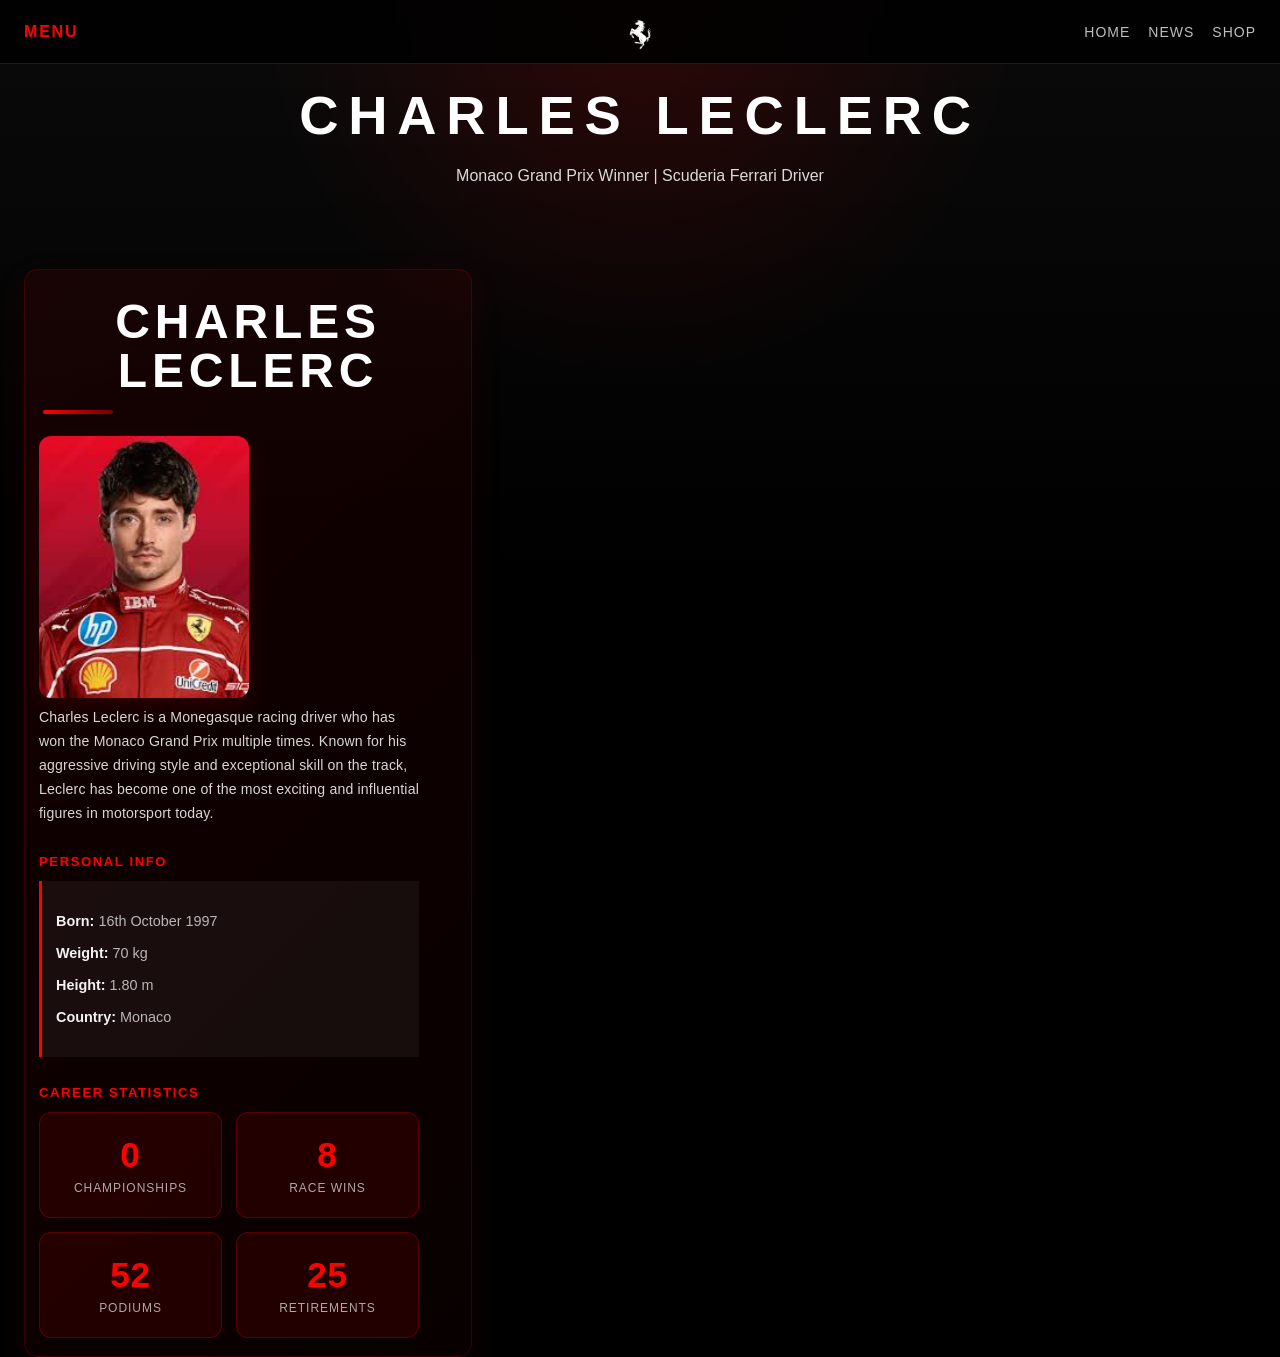
==== charles.html @ 8e04368f "not many changes" ====
<!DOCTYPE html>
<html lang="en">
<head>
    <meta charset="UTF-8">
    <meta name="viewport" content="width=device-width, initial-scale=1.0">
    <title>Kaiske8 | Charles Leclerc | Scuderia Ferrari Hub</title>
    <link rel="stylesheet" href="style.css">
</head>
<body>
   <!-- The Top Navigation Bar -->
    <header class="ferrari-navbar">
        <button class="menu-btn" type="button">MENU</button>

        <div class="logo-container" aria-label="Ferrari Homepage">
            <img src="ferrari-logo.png" alt="Ferrari Logo" class="navbar-logo" tabindex="-1">
        </div>

        <div class="nav-actions">
            <a href="index.html" class="nav-link">HOME</a>
            <a href="https://www.ferrari.com/en-RO/formula1/news" class="nav-link" target="_blank" rel="noopener">NEWS</a>
            <a href="https://store.ferrari.com/en-it/" class="nav-link" target="_blank" rel="noopener">SHOP</a>
        </div>
    </header>

    <!-- main content -->
    <main class="hero-section driver-page">
        <section class="hero-content">
            <h1>Charles Leclerc</h1>
            <p>Monaco Grand Prix Winner | Scuderia Ferrari Driver</p>
        </section>
        <section class="driver-detail">
            <div>
                <h2>Charles Leclerc</h2>
                <div class="accent-line"></div>

                <div class="driver-content">
                    <!-- Photo on left -->
                    <div class="driver-photo-box">
                        <img src="charles.jpg" alt="Charles Leclerc">
                    </div>

                    <!-- Bio and stats on right -->
                    <div class="driver-info">
                        <p>
                            Charles Leclerc is a Monegasque racing driver who has won the Monaco Grand Prix multiple times. Known for his aggressive driving style and exceptional skill on the track, Leclerc has become one of the most exciting and influential figures in motorsport today.
                        </p>

                        <h3>Personal Info</h3>
                        <div class="driver-info-box">
                            <ul>
                                <li><strong>Born:</strong> <span>16th October 1997</span></li>
                                <li><strong>Weight:</strong> <span>70 kg</span></li>
                                <li><strong>Height:</strong> <span>1.80 m</span></li>
                                <li><strong>Country:</strong> <span>Monaco</span></li>
                            </ul>
                        </div>

                        <h3>Career Statistics</h3>
                        <div class="stats-grid">
                        <div class="stat-card">
                            <div class="stat-number">0</div>
                            <div class="stat-label">CHAMPIONSHIPS</div>
                        </div>
                        <div class="stat-card">
                            <div class="stat-number">8</div>
                            <div class="stat-label">RACE WINS</div>
                        </div>
                        <div class="stat-card">
                            <div class="stat-number">52</div>
                            <div class="stat-label">PODIUMS</div>
                        </div>
                        <div class="stat-card">
                            <div class="stat-number">25</div>
                            <div class="stat-label">RETIREMENTS</div>
                        </div>
                        </div>
                    </div>
                </div>
            </div>
        </section>
    </main>
    <script src="script.js"></script>
</body>
</html>
---- style.css ----
/* Resetting defaults so everything fits perfectly */
* {
  margin: 0;
  padding: 0;
  box-sizing: border-box;
}

body {
  background-color: #000000;
  font-family: 'Helvetica Neue', 'Helvetica', sans-serif;
  color: #ffffff;
  min-height: 100vh;
}

body::before {
  content: "";
  position: fixed;
  inset: 0;
  background: radial-gradient(circle at top, rgba(255, 0, 0, 0.15), transparent 35%),
              linear-gradient(180deg, rgba(255, 255, 255, 0.04), transparent 65%);
  pointer-events: none;
  z-index: -1;
}

.ferrari-navbar {
  position: fixed;
  top: 0;
  left: 0;
  width: 100%;
  height: 64px;
  background: rgba(0, 0, 0, 0.88);
  border-bottom: 1px solid rgba(255, 4, 13, 0.35);
  display: flex;
  align-items: center;
  justify-content: space-between;
  padding: 0 24px;
  z-index: 1000;
}

.menu-btn {
  background: none;
  border: none;
  color: #ff0000;
  font-size: 16px;
  font-weight: 700;
  letter-spacing: 1.8px;
  cursor: pointer;
  transition: color 0.25s ease;
}

.menu-btn:hover {
  color: #ffffff;
}

.logo-container {
  position: absolute;
  left: 50%;
  transform: translateX(-50%);
  display: flex;
  align-items: center;
  justify-content: center;
}

.logo-container {
  cursor: default;
}

/* small tooltip shown when hovering the (non-clickable) logo */
.logo-container::after {
  content: attr(data-tooltip);
  position: absolute;
  bottom: -42px;
  left: 50%;
  transform: translateX(-50%) translateY(6px);
  background: rgba(255, 0, 0, 0.96);
  color: #fff;
  padding: 8px 10px;
  border-radius: 8px;
  font-size: 0.85rem;
  white-space: nowrap;
  opacity: 0;
  pointer-events: none;
  transition: opacity 0.16s ease, transform 0.16s ease;
  z-index: 1100;
}

.logo-container:hover::after {
  opacity: 1;
  transform: translateX(-50%) translateY(0);
}

@media (max-width: 640px) {
  .logo-container::after {
    bottom: -36px;
    font-size: 0.8rem;
  }
}

.navbar-logo {
  height: 36px;
  width: auto;
}

.nav-actions {
  display: flex;
  align-items: center;
  gap: 18px;
}

.nav-link {
  color: rgba(255, 255, 255, 0.75);
  text-decoration: none;
  font-size: 14px;
  letter-spacing: 1px;
  transition: color 0.2s ease;
}

.nav-link:hover {
  color: #ffffff;
}

.hero-section {
  padding: 0;
  min-height: auto;
  display: block;
  background: transparent;
}

.hero-content {
  max-width: none;
  padding: 0;
  margin-bottom: 32px;
  text-align: left;
}

.hero-content h1 {
  font-size: 2rem;
  letter-spacing: 0.1em;
  text-transform: uppercase;
  margin-bottom: 12px;
}

.hero-content p {
  font-size: 0.95rem;
  color: rgba(255, 255, 255, 0.75);
  line-height: 1.6;
}

@media (max-width: 640px) {
  .ferrari-navbar {
    padding: 0 16px;
    height: 58px;
  }

  .nav-actions {
    display: none;
  }

  .hero-content {
    padding: 0;
  }

  .hero-content h1 {
    font-size: 1.6rem;
  }

  .hero-content p {
    font-size: 0.85rem;
  }
}

.site-footer {
  text-align: center;
  padding: 18px 24px 28px;
  color: rgba(255, 255, 255, 0.65);
  font-size: 0.85rem;
  letter-spacing: 0.06em;
}

.site-footer p {
  margin: 0;
}

/* Homepage Layout - 3 Column */
.homepage-layout {
  display: grid;
  grid-template-columns: 1fr 2fr 1fr;
  gap: 32px;
  max-width: 1400px;
  margin: 0 auto;
  padding: 64px 24px 80px;
  align-items: start;
}

.left-column,
.right-column {
  display: flex;
  flex-direction: column;
}

.middle-column {
  display: flex;
  flex-direction: column;
  gap: 48px;
}

.hero-card {
  background: rgba(255, 255, 255, 0.04);
  border: 1px solid rgba(255, 255, 255, 0.06);
  border-radius: 16px;
  overflow: hidden;
  box-shadow: 0 15px 50px rgba(0, 0, 0, 0.3);
  transition: transform 0.28s ease, border-color 0.28s ease;
  text-decoration: none;
  color: inherit;
  display: flex;
  flex-direction: column;
}

.hero-card:hover {
  transform: translateY(-4px);
  border-color: rgba(255, 4, 13, 0.45);
}

.driver-photo {
  width: 100%;
  height: 320px;
  object-fit: cover;
  display: block;
}

.hero-caption {
  padding: 24px;
  flex-grow: 1;
  display: flex;
  flex-direction: column;
  justify-content: space-between;
}

.driver-role {
  display: inline-block;
  color: #ff0000;
  letter-spacing: 0.18em;
  text-transform: uppercase;
  font-size: 0.7rem;
  margin-bottom: 10px;
  width: fit-content;
}

.hero-card h2 {
  font-size: 1.4rem;
  margin: 8px 0 8px;
  line-height: 1.2;
}

.hero-card p {
  color: rgba(255, 255, 255, 0.75);
  line-height: 1.5;
  margin: 0;
  font-size: 0.85rem;
}

/* Upcoming Race styling */
.next-race {
  background: linear-gradient(135deg, rgba(255, 0, 0, 0.08) 0%, rgba(255, 0, 0, 0.03) 100%);
  border: 1px solid rgba(255, 0, 0, 0.15);
  border-radius: 12px;
  padding: 32px;
  box-shadow: 0 10px 40px rgba(255, 0, 0, 0.08);
}

.next-race h2 {
  font-size: 1.6rem;
  margin-bottom: 24px;
  letter-spacing: 0.05em;
  text-transform: uppercase;
  font-weight: 700;
}

.next-race p {
  color: rgba(255, 255, 255, 0.8);
  margin-bottom: 20px;
  font-size: 0.95rem;
}

.countdown-timer {
  display: grid;
  grid-template-columns: repeat(4, 1fr);
  gap: 12px;
  font-size: 1.2rem;
}

.cd-days,
.cd-hours,
.cd-minutes,
.cd-seconds {
  background: rgba(255, 0, 0, 0.1);
  padding: 16px 12px;
  border-radius: 8px;
  border: 1px solid rgba(255, 0, 0, 0.2);
  text-align: center;
  font-weight: 700;
  color: #ff0000;
  font-size: 1.8rem;
}

/* News styling */
.news {
  background: linear-gradient(135deg, rgba(255, 0, 0, 0.06) 0%, rgba(255, 0, 0, 0.02) 100%);
  border: 1px solid rgba(255, 0, 0, 0.12);
  border-radius: 12px;
  padding: 32px;
  box-shadow: 0 10px 40px rgba(0, 0, 0, 0.15);
}

.news h2 {
  font-size: 1.6rem;
  margin-bottom: 24px;
  letter-spacing: 0.05em;
  text-transform: uppercase;
  font-weight: 700;
}

.news-list {
  list-style: none;
  padding: 0;
  margin: 0;
  display: flex;
  flex-direction: column;
  gap: 14px;
}

.news-list li {
  border-left: 3px solid #ff0000;
  padding-left: 16px;
  transition: all 0.2s ease;
}

.news-list li:hover {
  border-left-width: 4px;
  padding-left: 14px;
}

.news-list a {
  color: rgba(255, 255, 255, 0.85);
  text-decoration: none;
  font-size: 0.95rem;
  line-height: 1.5;
  transition: color 0.2s ease;
}

.news-list a:hover {
  color: #ff0000;
}

/* Responsive design */
@media (max-width: 1200px) {
  .homepage-layout {
    grid-template-columns: 1fr 1.5fr 1fr;
    gap: 24px;
    margin: 40px auto 60px;
  }

  .driver-photo {
    height: 280px;
  }

  .hero-card h2 {
    font-size: 1.2rem;
  }
}

@media (max-width: 900px) {
  .homepage-layout {
    grid-template-columns: 1fr;
    gap: 40px;
    margin: 40px auto 60px;
  }

  .driver-photo {
    height: 280px;
  }

  .next-race,
  .news {
    padding: 24px;
  }
}

@media (max-width: 640px) {
  .homepage-layout {
    gap: 24px;
    padding: 0 16px;
    margin: 30px auto 40px;
  }

  .driver-photo {
    height: 240px;
  }

  .hero-caption {
    padding: 16px;
  }

  .hero-card h2 {
    font-size: 1rem;
  }

  .hero-card p {
    font-size: 0.8rem;
  }

  .next-race,
  .news {
    padding: 20px;
  }

  .next-race h2,
  .news h2 {
    font-size: 1.4rem;
    margin-bottom: 16px;
  }

  .countdown-timer {
    font-size: 1rem;
  }

  .cd-days,
  .cd-hours,
  .cd-minutes,
  .cd-seconds {
    padding: 12px 8px;
    font-size: 1.4rem;
  }

  .news-list {
    gap: 10px;
  }

  .news-list a {
    font-size: 0.85rem;
  }
}

/* Driver Detail Pages */
.driver-detail {
  max-width: 460px;
  width: min(460px, calc(100% - 40px));
  margin: 80px 0 0 18px;
  padding: 0 6px;
}

.driver-detail > div {
  background: linear-gradient(135deg, rgba(255, 0, 0, 0.08) 0%, rgba(255, 0, 0, 0.03) 100%);
  border: 1px solid rgba(255, 0, 0, 0.18);
  border-radius: 14px;
  overflow: visible;
  display: flex;
  flex-direction: column;
  box-shadow: 0 10px 35px rgba(255, 0, 0, 0.08);
}

.driver-page {
  padding-top: 84px;
}

.driver-page .hero-content {
  text-align: center;
}

.driver-page .hero-content h1 {
  font-size: 3.4rem;
  letter-spacing: 0.18em;
  margin-bottom: 16px;
}

.driver-page .hero-content p {
  font-size: 1rem;
  color: rgba(255, 255, 255, 0.85);
}

.driver-detail h2 {
  font-size: 3rem;
  margin: 28px 18px 14px;
  letter-spacing: 0.1em;
  text-transform: uppercase;
  font-weight: 800;
  line-height: 1.02;
  text-align: center;
}

.driver-detail .accent-line {
  height: 4px;
  width: 70px;
  background: linear-gradient(90deg, #ff0000, rgba(255, 0, 0, 0.4));
  margin: 0 18px 22px;
  border-radius: 2px;
}

.driver-content {
  display: grid;
  grid-template-columns: 210px minmax(0, 1fr);
  gap: 8px;
  padding: 0 14px 18px;
  align-items: start;
}

.driver-photo-box {
  width: 210px;
  aspect-ratio: 4 / 5;
  overflow: hidden;
  border-radius: 12px;
  box-shadow: 0 8px 24px rgba(255, 0, 0, 0.12);
  flex-shrink: 0;
}

.driver-detail img {
  width: 100%;
  height: 100%;
  object-fit: cover;
  display: block;
}

.driver-detail > div > div:last-child {
  display: flex;
  flex-direction: column;
  justify-content: flex-start;
}

.driver-info {
  max-width: 380px;
}

.driver-info > p {
  color: rgba(255, 255, 255, 0.84);
  line-height: 1.7;
  margin-bottom: 20px;
  font-size: 0.88rem;
  letter-spacing: 0.18px;
}

.driver-info-box {
  padding: 12px 0 12px 10px;
}

.stats-grid {
  display: grid;
  grid-template-columns: 1fr 1fr;
  gap: 10px;
  margin-top: 10px;
}

.stat-card {
  background: rgba(255, 0, 0, 0.1);
  padding: 14px 10px;
  border-radius: 12px;
  border: 1px solid rgba(255, 0, 0, 0.28);
  text-align: center;
  transition: all 0.3s ease;
}

.driver-detail h3 {
  font-size: 0.82rem;
  margin: 28px 0 12px;
  color: #ff0000;
  letter-spacing: 0.12em;
  text-transform: uppercase;
  font-weight: 700;
}

.driver-info-box {
  background: rgba(255, 255, 255, 0.05);
  padding: 18px 0 18px 14px;
  border-left: 3px solid #ff0000;
  border-radius: 0;
  margin-bottom: 24px;
}

.driver-info-box ul {
  list-style: none;
  padding: 0;
  margin: 0;
}

.driver-info-box li {
  margin: 12px 0;
  color: rgba(255, 255, 255, 0.88);
  font-size: 0.9rem;
  line-height: 1.4;
}

.driver-info-box strong {
  font-weight: 700;
  color: rgba(255, 255, 255, 0.95);
}

.driver-info-box span {
  color: rgba(255, 255, 255, 0.7);
}

.stats-grid {
  display: grid;
  grid-template-columns: 1fr 1fr;
  gap: 14px;
  margin-top: 12px;
}

.stat-card {
  background: rgba(255, 0, 0, 0.1);
  padding: 22px 16px;
  border-radius: 12px;
  border: 1px solid rgba(255, 0, 0, 0.25);
  text-align: center;
  transition: all 0.3s ease;
}

.stat-card:hover {
  background: rgba(255, 0, 0, 0.15);
  border-color: rgba(255, 0, 0, 0.4);
  transform: translateY(-2px);
}

.stat-number {
  font-size: 2.2rem;
  font-weight: 700;
  color: #ff0000;
  margin-bottom: 6px;
  letter-spacing: 0.02em;
}

.stat-label {
  font-size: 0.75rem;
  color: rgba(255, 255, 255, 0.65);
  letter-spacing: 0.08em;
  text-transform: uppercase;
}

/* Tablet view */
@media (max-width: 768px) {
  .driver-detail {
    max-width: 520px;
    width: min(520px, calc(100% - 40px));
    margin: 60px auto 0;
    padding: 0 8px;
  }

  .driver-detail h2 {
    font-size: 2rem;
  }

  .driver-content {
    grid-template-columns: 1fr;
    gap: 18px;
    padding: 0 16px 22px;
  }

  .driver-photo-box {
    max-width: 260px;
    margin: 0 auto;
  }

  .driver-info > p {
    font-size: 0.88rem;
    margin-bottom: 20px;
  }

  .driver-detail h3 {
    font-size: 0.82rem;
    margin: 22px 0 10px;
  }

  .driver-info-box {
    padding: 12px 0 12px 10px;
    margin-bottom: 16px;
  }

  .driver-info-box li {
    font-size: 0.82rem;
    margin: 6px 0;
  }

  .stat-card {
    padding: 12px 10px;
  }

  .stat-number {
    font-size: 1.6rem;
  }

  .stat-label {
    font-size: 0.7rem;
  }
}

/* Mobile view */
@media (max-width: 640px) {
  .driver-detail {
    max-width: 480px;
    margin: 60px auto 40px;
    padding: 0 16px;
  }

  .driver-detail h2 {
    font-size: 1.9rem;
    margin: 24px 16px 14px;
  }

  .driver-detail .accent-line {
    margin: 0 16px 18px;
  }

  .driver-content {
    grid-template-columns: 1fr;
    gap: 22px;
    padding: 0 16px 20px;
  }

  .driver-photo-box {
    max-width: 240px;
    margin: 0 auto;
  }

  .driver-detail > div > div:last-child > p {
    font-size: 0.88rem;
    margin-bottom: 22px;
    line-height: 1.7;
  }

  .driver-detail h3 {
    font-size: 0.82rem;
    margin: 18px 0 10px;
  }

  .driver-info-box {
    margin-bottom: 18px;
    padding: 14px 0 14px 12px;
  }

  .driver-info-box li {
    margin: 7px 0;
    font-size: 0.84rem;
  }

  .stats-grid {
    gap: 10px;
  }

  .stat-card {
    padding: 14px 12px;
    border-radius: 10px;
  }

  .stat-number {
    font-size: 1.7rem;
  }

  .stat-label {
    font-size: 0.7rem;
  }
}
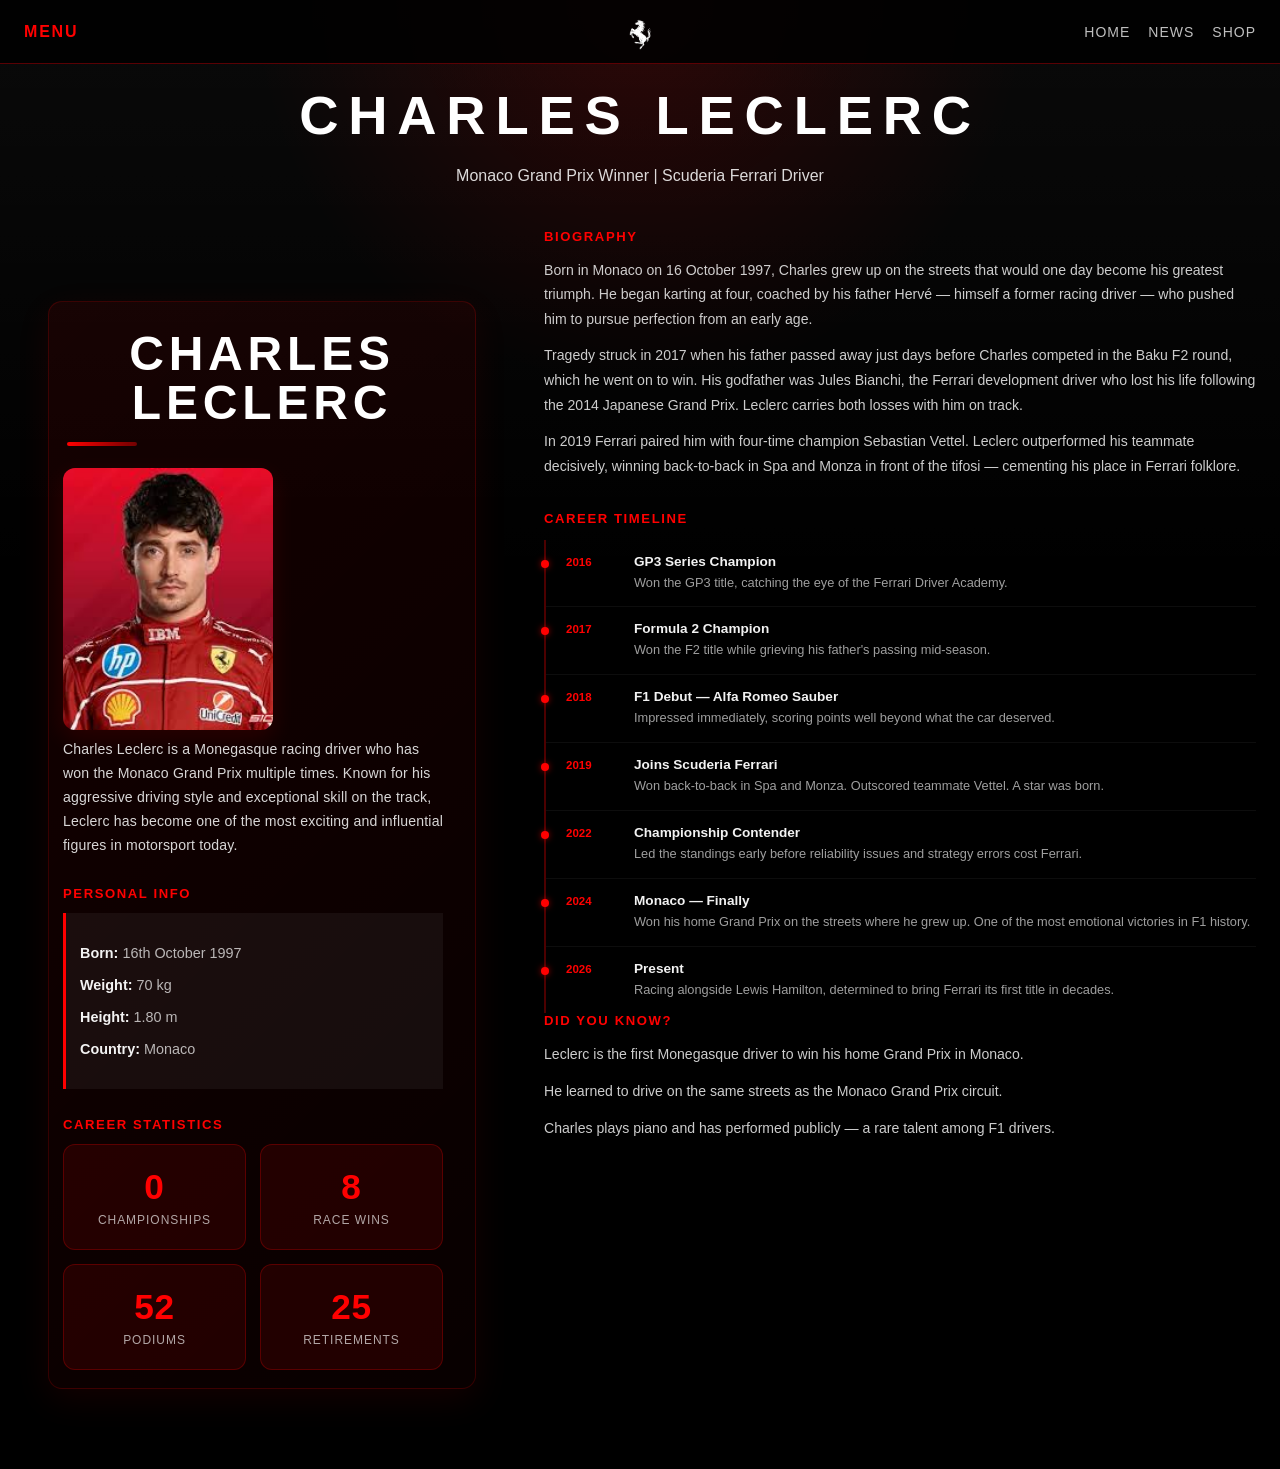
==== commit 55215bdf: "its done" ====
--- a/charles.html
+++ b/charles.html
@@ -4,17 +4,15 @@
     <meta charset="UTF-8">
     <meta name="viewport" content="width=device-width, initial-scale=1.0">
     <title>Kaiske8 | Charles Leclerc | Scuderia Ferrari Hub</title>
+    <link rel="icon" href="Ferrari-favicon.png" type="image/x-icon">
     <link rel="stylesheet" href="style.css">
 </head>
 <body>
-   <!-- The Top Navigation Bar -->
-    <header class="ferrari-navbar">
+   <header class="ferrari-navbar">
         <button class="menu-btn" type="button">MENU</button>
-
         <div class="logo-container" aria-label="Ferrari Homepage">
             <img src="ferrari-logo.png" alt="Ferrari Logo" class="navbar-logo" tabindex="-1">
         </div>
-
         <div class="nav-actions">
             <a href="index.html" class="nav-link">HOME</a>
             <a href="https://www.ferrari.com/en-RO/formula1/news" class="nav-link" target="_blank" rel="noopener">NEWS</a>
@@ -22,62 +20,125 @@
         </div>
     </header>
 
-    <!-- main content -->
     <main class="hero-section driver-page">
         <section class="hero-content">
             <h1>Charles Leclerc</h1>
             <p>Monaco Grand Prix Winner | Scuderia Ferrari Driver</p>
         </section>
-        <section class="driver-detail">
-            <div>
-                <h2>Charles Leclerc</h2>
-                <div class="accent-line"></div>
 
-                <div class="driver-content">
-                    <!-- Photo on left -->
-                    <div class="driver-photo-box">
-                        <img src="charles.jpg" alt="Charles Leclerc">
-                    </div>
-
-                    <!-- Bio and stats on right -->
-                    <div class="driver-info">
-                        <p>
-                            Charles Leclerc is a Monegasque racing driver who has won the Monaco Grand Prix multiple times. Known for his aggressive driving style and exceptional skill on the track, Leclerc has become one of the most exciting and influential figures in motorsport today.
-                        </p>
-
-                        <h3>Personal Info</h3>
-                        <div class="driver-info-box">
-                            <ul>
-                                <li><strong>Born:</strong> <span>16th October 1997</span></li>
-                                <li><strong>Weight:</strong> <span>70 kg</span></li>
-                                <li><strong>Height:</strong> <span>1.80 m</span></li>
-                                <li><strong>Country:</strong> <span>Monaco</span></li>
-                            </ul>
+        <div class="driver-page-layout">
+            <section class="driver-detail">
+                <div>
+                    <h2>Charles Leclerc</h2>
+                    <div class="accent-line"></div>
+                    <div class="driver-content">
+                        <div class="driver-photo-box">
+                            <img src="charles.jpg" alt="Charles Leclerc">
                         </div>
-
-                        <h3>Career Statistics</h3>
-                        <div class="stats-grid">
-                        <div class="stat-card">
-                            <div class="stat-number">0</div>
-                            <div class="stat-label">CHAMPIONSHIPS</div>
-                        </div>
-                        <div class="stat-card">
-                            <div class="stat-number">8</div>
-                            <div class="stat-label">RACE WINS</div>
-                        </div>
-                        <div class="stat-card">
-                            <div class="stat-number">52</div>
-                            <div class="stat-label">PODIUMS</div>
-                        </div>
-                        <div class="stat-card">
-                            <div class="stat-number">25</div>
-                            <div class="stat-label">RETIREMENTS</div>
-                        </div>
+                        <div class="driver-info">
+                            <p>Charles Leclerc is a Monegasque racing driver who has won the Monaco Grand Prix multiple times. Known for his aggressive driving style and exceptional skill on the track, Leclerc has become one of the most exciting and influential figures in motorsport today.</p>
+                            <h3>Personal Info</h3>
+                            <div class="driver-info-box">
+                                <ul>
+                                    <li><strong>Born:</strong> <span>16th October 1997</span></li>
+                                    <li><strong>Weight:</strong> <span>70 kg</span></li>
+                                    <li><strong>Height:</strong> <span>1.80 m</span></li>
+                                    <li><strong>Country:</strong> <span>Monaco</span></li>
+                                </ul>
+                            </div>
+                            <h3>Career Statistics</h3>
+                            <div class="stats-grid">
+                                <div class="stat-card">
+                                    <div class="stat-number">0</div>
+                                    <div class="stat-label">CHAMPIONSHIPS</div>
+                                </div>
+                                <div class="stat-card">
+                                    <div class="stat-number">8</div>
+                                    <div class="stat-label">RACE WINS</div>
+                                </div>
+                                <div class="stat-card">
+                                    <div class="stat-number">52</div>
+                                    <div class="stat-label">PODIUMS</div>
+                                </div>
+                                <div class="stat-card">
+                                    <div class="stat-number">25</div>
+                                    <div class="stat-label">RETIREMENTS</div>
+                                </div>
+                            </div>
                         </div>
                     </div>
                 </div>
+            </section>
+
+            <div class="driver-extended">
+                <h3 class="extended-heading">Biography</h3>
+                <div class="driver-bio">
+                    <p>Born in Monaco on 16 October 1997, Charles grew up on the streets that would one day become his greatest triumph. He began karting at four, coached by his father Hervé — himself a former racing driver — who pushed him to pursue perfection from an early age.</p>
+                    <p>Tragedy struck in 2017 when his father passed away just days before Charles competed in the Baku F2 round, which he went on to win. His godfather was Jules Bianchi, the Ferrari development driver who lost his life following the 2014 Japanese Grand Prix. Leclerc carries both losses with him on track.</p>
+                    <p>In 2019 Ferrari paired him with four-time champion Sebastian Vettel. Leclerc outperformed his teammate decisively, winning back-to-back in Spa and Monza in front of the tifosi — cementing his place in Ferrari folklore.</p>
+                </div>
+
+                <h3 class="extended-heading">Career Timeline</h3>
+                <div class="career-timeline">
+                    <div class="timeline-item">
+                        <span class="tl-year">2016</span>
+                        <div class="tl-content">
+                            <strong>GP3 Series Champion</strong>
+                            <p>Won the GP3 title, catching the eye of the Ferrari Driver Academy.</p>
+                        </div>
+                    </div>
+                    <div class="timeline-item">
+                        <span class="tl-year">2017</span>
+                        <div class="tl-content">
+                            <strong>Formula 2 Champion</strong>
+                            <p>Won the F2 title while grieving his father's passing mid-season.</p>
+                        </div>
+                    </div>
+                    <div class="timeline-item">
+                        <span class="tl-year">2018</span>
+                        <div class="tl-content">
+                            <strong>F1 Debut — Alfa Romeo Sauber</strong>
+                            <p>Impressed immediately, scoring points well beyond what the car deserved.</p>
+                        </div>
+                    </div>
+                    <div class="timeline-item">
+                        <span class="tl-year">2019</span>
+                        <div class="tl-content">
+                            <strong>Joins Scuderia Ferrari</strong>
+                            <p>Won back-to-back in Spa and Monza. Outscored teammate Vettel. A star was born.</p>
+                        </div>
+                    </div>
+                    <div class="timeline-item">
+                        <span class="tl-year">2022</span>
+                        <div class="tl-content">
+                            <strong>Championship Contender</strong>
+                            <p>Led the standings early before reliability issues and strategy errors cost Ferrari.</p>
+                        </div>
+                    </div>
+                    <div class="timeline-item">
+                        <span class="tl-year">2024</span>
+                        <div class="tl-content">
+                            <strong>Monaco — Finally</strong>
+                            <p>Won his home Grand Prix on the streets where he grew up. One of the most emotional victories in F1 history.</p>
+                        </div>
+                    </div>
+                    <div class="timeline-item">
+                        <span class="tl-year">2026</span>
+                        <div class="tl-content">
+                            <strong>Present</strong>
+                            <p>Racing alongside Lewis Hamilton, determined to bring Ferrari its first title in decades.</p>
+                        </div>
+                    </div>
+                </div>
+
+                <h3 class="extended-heading">Did You Know?</h3>
+                <div class="driver-bio">
+                    <p>Leclerc is the first Monegasque driver to win his home Grand Prix in Monaco.</p>
+                    <p>He learned to drive on the same streets as the Monaco Grand Prix circuit.</p>
+                    <p>Charles plays piano and has performed publicly — a rare talent among F1 drivers.</p>
+                </div>
             </div>
-        </section>
+        </div>
     </main>
     <script src="script.js"></script>
 </body>
--- a/style.css
+++ b/style.css
@@ -444,6 +444,7 @@
 
 /* Driver Detail Pages */
 .driver-detail {
+  flex-shrink: 0;
   max-width: 460px;
   width: min(460px, calc(100% - 40px));
   margin: 80px 0 0 18px;
@@ -757,4 +758,138 @@
   .stat-label {
     font-size: 0.7rem;
   }
-}+}
+
+.news-grid {
+  display: grid;
+  grid-template-columns: repeat(4, 1fr);
+  gap: 16px;
+}
+
+.news-card {
+  display: flex;
+  flex-direction: column;
+  background: rgba(255, 255, 255, 0.04);
+  border: 1px solid rgba(255, 255, 255, 0.07);
+  border-radius: 12px;
+  overflow: hidden;
+  text-decoration: none;
+  color: inherit;
+  transition: border-color 0.25s ease, transform 0.25s ease;
+}
+
+.news-card:hover {
+  border-color: rgba(255, 4, 13, 0.45);
+  transform: translateY(-3px);
+}
+
+.news-card img {
+  width: 100%;
+  aspect-ratio: 16 / 9;
+  object-fit: cover;
+  display: block;
+}
+
+.news-card-body {
+  padding: 14px;
+  display: flex;
+  flex-direction: column;
+  gap: 6px;
+}
+
+.news-tag {
+  font-size: 0.66rem;
+  letter-spacing: 0.14em;
+  text-transform: uppercase;
+  color: #ff0000;
+  font-weight: 700;
+}
+
+.news-card p {
+  font-size: 0.88rem;
+  color: rgba(255, 255, 255, 0.88);
+  line-height: 1.5;
+  margin: 0;
+}
+.driver-extended {
+    padding: 8px 0 0 0;
+}
+
+.extended-heading {
+    font-size: 0.82rem;
+    color: #ff0000;
+    letter-spacing: 0.12em;
+    text-transform: uppercase;
+    font-weight: 700;
+    margin: 0 0 14px;
+}
+
+.driver-bio {
+    display: flex;
+    flex-direction: column;
+    gap: 12px;
+    margin-bottom: 32px;
+}
+
+.driver-bio p {
+    color: rgba(255, 255, 255, 0.8);
+    font-size: 0.88rem;
+    line-height: 1.75;
+}
+
+.career-timeline {
+    border-left: 2px solid rgba(255, 0, 0, 0.3);
+}
+
+.timeline-item {
+    display: flex;
+    gap: 16px;
+    padding: 14px 0 14px 20px;
+    position: relative;
+    border-bottom: 1px solid rgba(255, 255, 255, 0.05);
+}
+
+.timeline-item:last-child { border-bottom: none; }
+
+.timeline-item::before {
+    content: '';
+    position: absolute;
+    left: -5px;
+    top: 20px;
+    width: 8px;
+    height: 8px;
+    border-radius: 50%;
+    background: #ff0000;
+    box-shadow: 0 0 6px rgba(255, 0, 0, 0.6);
+}
+
+.tl-year {
+    font-size: 0.72rem;
+    font-weight: 700;
+    color: #ff0000;
+    white-space: nowrap;
+    min-width: 52px;
+    padding-top: 2px;
+}
+
+.tl-content strong {
+    display: block;
+    font-size: 0.85rem;
+    color: rgba(255, 255, 255, 0.95);
+    margin-bottom: 4px;
+}
+
+.tl-content p {
+    font-size: 0.8rem;
+    color: rgba(255, 255, 255, 0.62);
+    line-height: 1.55;
+    margin: 0;
+}
+.driver-page-layout {
+    display: grid;
+    grid-template-columns: 480px 1fr;
+    gap: 40px;
+    padding: 0 24px 80px;
+    align-items: start;
+    width: 100%;
+}
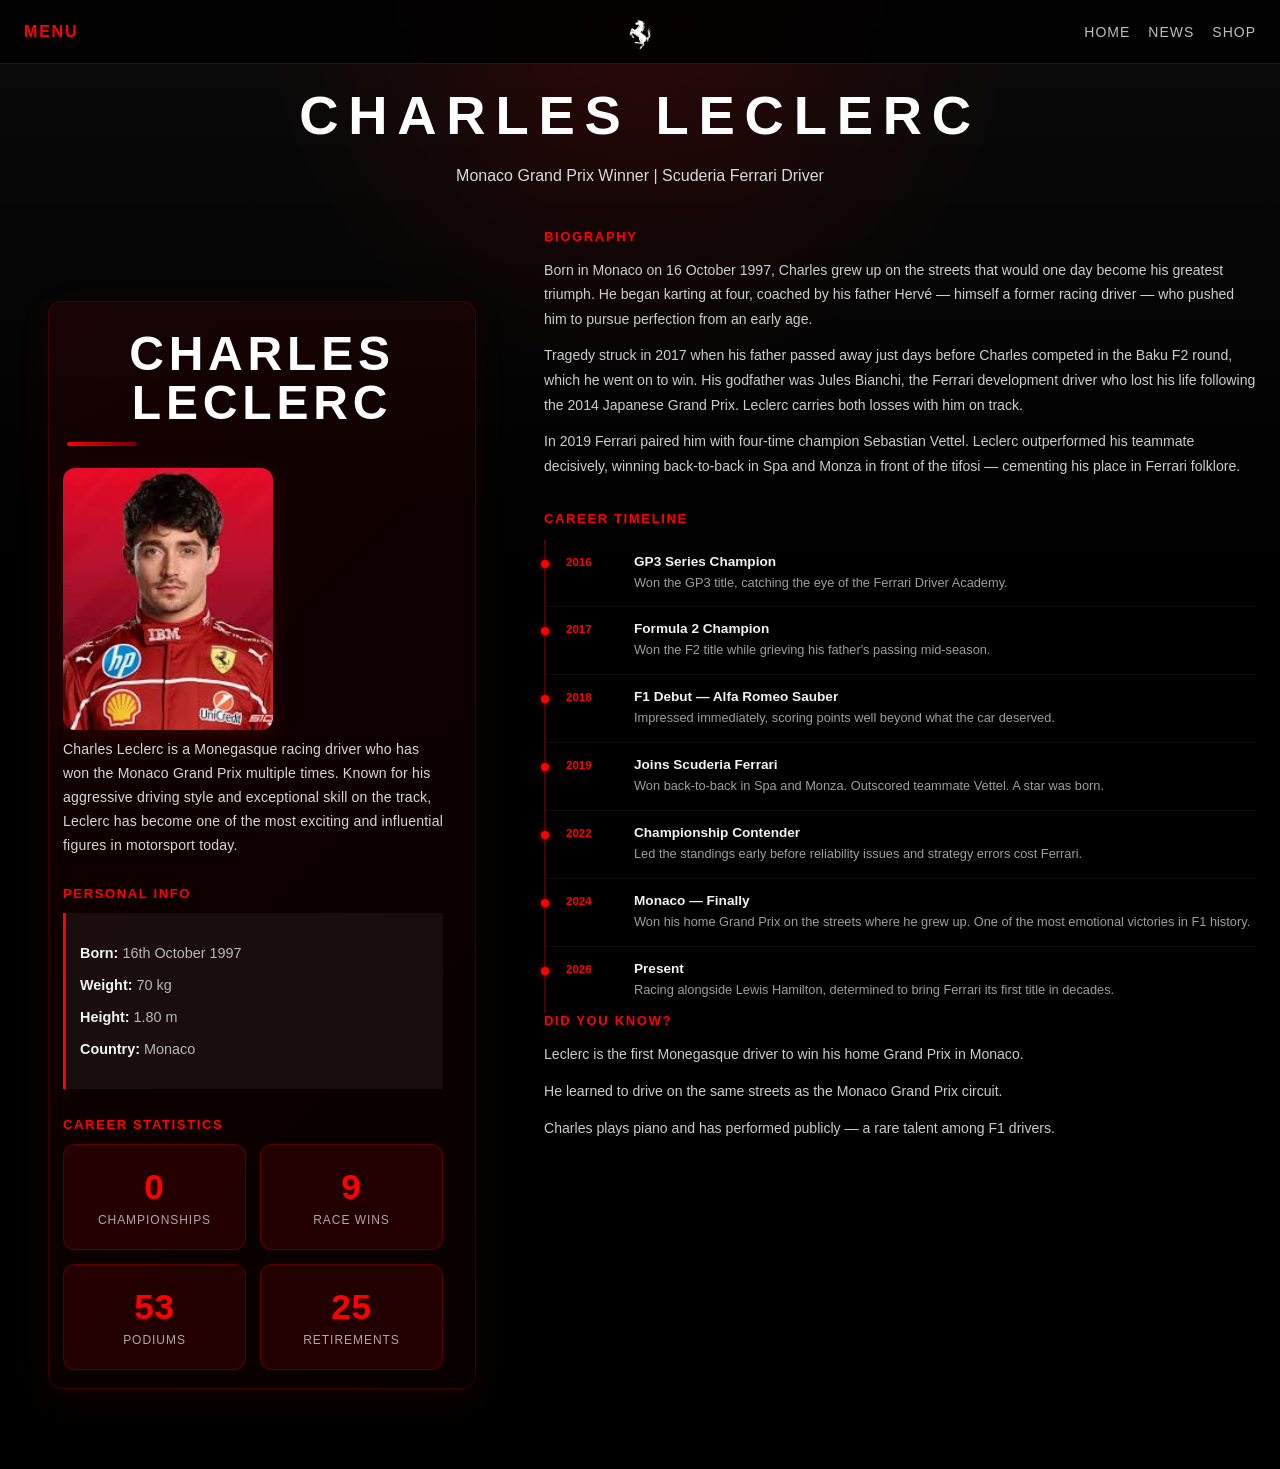
==== commit d2f4c4ab: "final update" ====
--- a/charles.html
+++ b/charles.html
@@ -53,11 +53,11 @@
                                     <div class="stat-label">CHAMPIONSHIPS</div>
                                 </div>
                                 <div class="stat-card">
-                                    <div class="stat-number">8</div>
+                                    <div class="stat-number">9</div>
                                     <div class="stat-label">RACE WINS</div>
                                 </div>
                                 <div class="stat-card">
-                                    <div class="stat-number">52</div>
+                                    <div class="stat-number">53</div>
                                     <div class="stat-label">PODIUMS</div>
                                 </div>
                                 <div class="stat-card">
--- a/style.css
+++ b/style.css
@@ -119,6 +119,60 @@
   color: #ffffff;
 }
 
+.f1-hero-card {
+  position: relative;
+  width: calc(100% - 24px);
+  margin: 80px auto 32px;
+  min-height: 240px;
+  background: linear-gradient(135deg, rgba(0, 0, 0, 0.25), rgba(0, 0, 0, 0.05));
+  color: #ffffff;
+  border-radius: 16px;
+  padding: 40px;
+  overflow: hidden;
+  cursor: pointer;
+  display: flex;
+  align-items: center;
+  box-shadow: 0 10px 30px rgba(0,0,0,0.5);
+  transition: transform 0.3s ease, box-shadow 0.3s ease;
+}
+
+.f1-hero-card:hover {
+  transform: scale(1.005);
+  box-shadow: 0 15px 35px rgba(225, 6, 0, 0.2);
+}
+
+.f1-hero-content {
+  max-width: 50%;
+  z-index: 2;
+}
+
+.f1-tag {
+  background: #e10600;
+  padding: 4px 12px;
+  border-radius: 4px;
+  font-weight: bold;
+  font-size: 12px;
+  text-transform: uppercase;
+  letter-spacing: 1px;
+}
+
+.f1-hero-content h2 {
+  font-size: 2rem;
+  margin: 15px 0;
+}
+
+.f1-car-image {
+  position: absolute;
+  right: -25%;
+  bottom: 50%;
+  height: 150%;
+  width: 150%;
+  transform: translateY(50%);
+  object-fit: contain;
+  z-index: 1;
+  pointer-events: none;
+}
+
 .hero-section {
   padding: 0;
   min-height: auto;
@@ -131,6 +185,10 @@
   padding: 0;
   margin-bottom: 32px;
   text-align: left;
+}
+
+.hero-content--centered {
+  text-align: center;
 }
 
 .hero-content h1 {
@@ -381,9 +439,29 @@
     height: 280px;
   }
 
+  .f1-hero-card {
+    margin: 60px auto 24px;
+    min-height: 220px;
+    padding: 32px;
+  }
+
+  .f1-hero-content {
+    max-width: 100%;
+  }
+
+  .f1-car-image {
+    right: -20%;
+    height: 140%;
+    width: 140%;
+  }
+
   .next-race,
   .news {
     padding: 24px;
+  }
+
+  .news-grid {
+    grid-template-columns: 1fr;
   }
 }
 
@@ -410,6 +488,19 @@
     font-size: 0.8rem;
   }
 
+  .f1-hero-card {
+    width: calc(100% - 24px);
+    margin: 50px auto 24px;
+    min-height: 200px;
+    padding: 28px 18px;
+  }
+
+  .f1-car-image {
+    right: -15%;
+    height: 130%;
+    width: 130%;
+  }
+
   .next-race,
   .news {
     padding: 20px;
@@ -423,6 +514,7 @@
 
   .countdown-timer {
     font-size: 1rem;
+    grid-template-columns: repeat(2, 1fr);
   }
 
   .cd-days,
@@ -431,6 +523,10 @@
   .cd-seconds {
     padding: 12px 8px;
     font-size: 1.4rem;
+  }
+
+  .news-grid {
+    grid-template-columns: 1fr;
   }
 
   .news-list {
@@ -893,3 +989,38 @@
     align-items: start;
     width: 100%;
 }
+.next-race-name {
+  font-size: 1rem;
+  font-weight: 700;
+  color: #ff0000;
+  margin-bottom: 10px;
+  text-transform: uppercase;
+  letter-spacing: 1px;
+}
+
+#race-countdown {
+  text-align: center;
+}
+
+.countdown-timer {
+  display: flex;
+  gap: 8px;
+  justify-content: center;
+  align-items: center;
+  flex-wrap: wrap;
+  font-size: 0.95rem;
+}
+
+.cd-days,
+.cd-hours,
+.cd-minutes,
+.cd-seconds {
+  min-width: 44px;
+  padding: 8px 10px;
+  border-radius: 8px;
+  border: 1px solid rgba(255, 4, 13, 0.35);
+  background: rgba(255, 4, 13, 0.12);
+  color: #ffffff;
+  font-weight: 700;
+  text-align: center;
+}
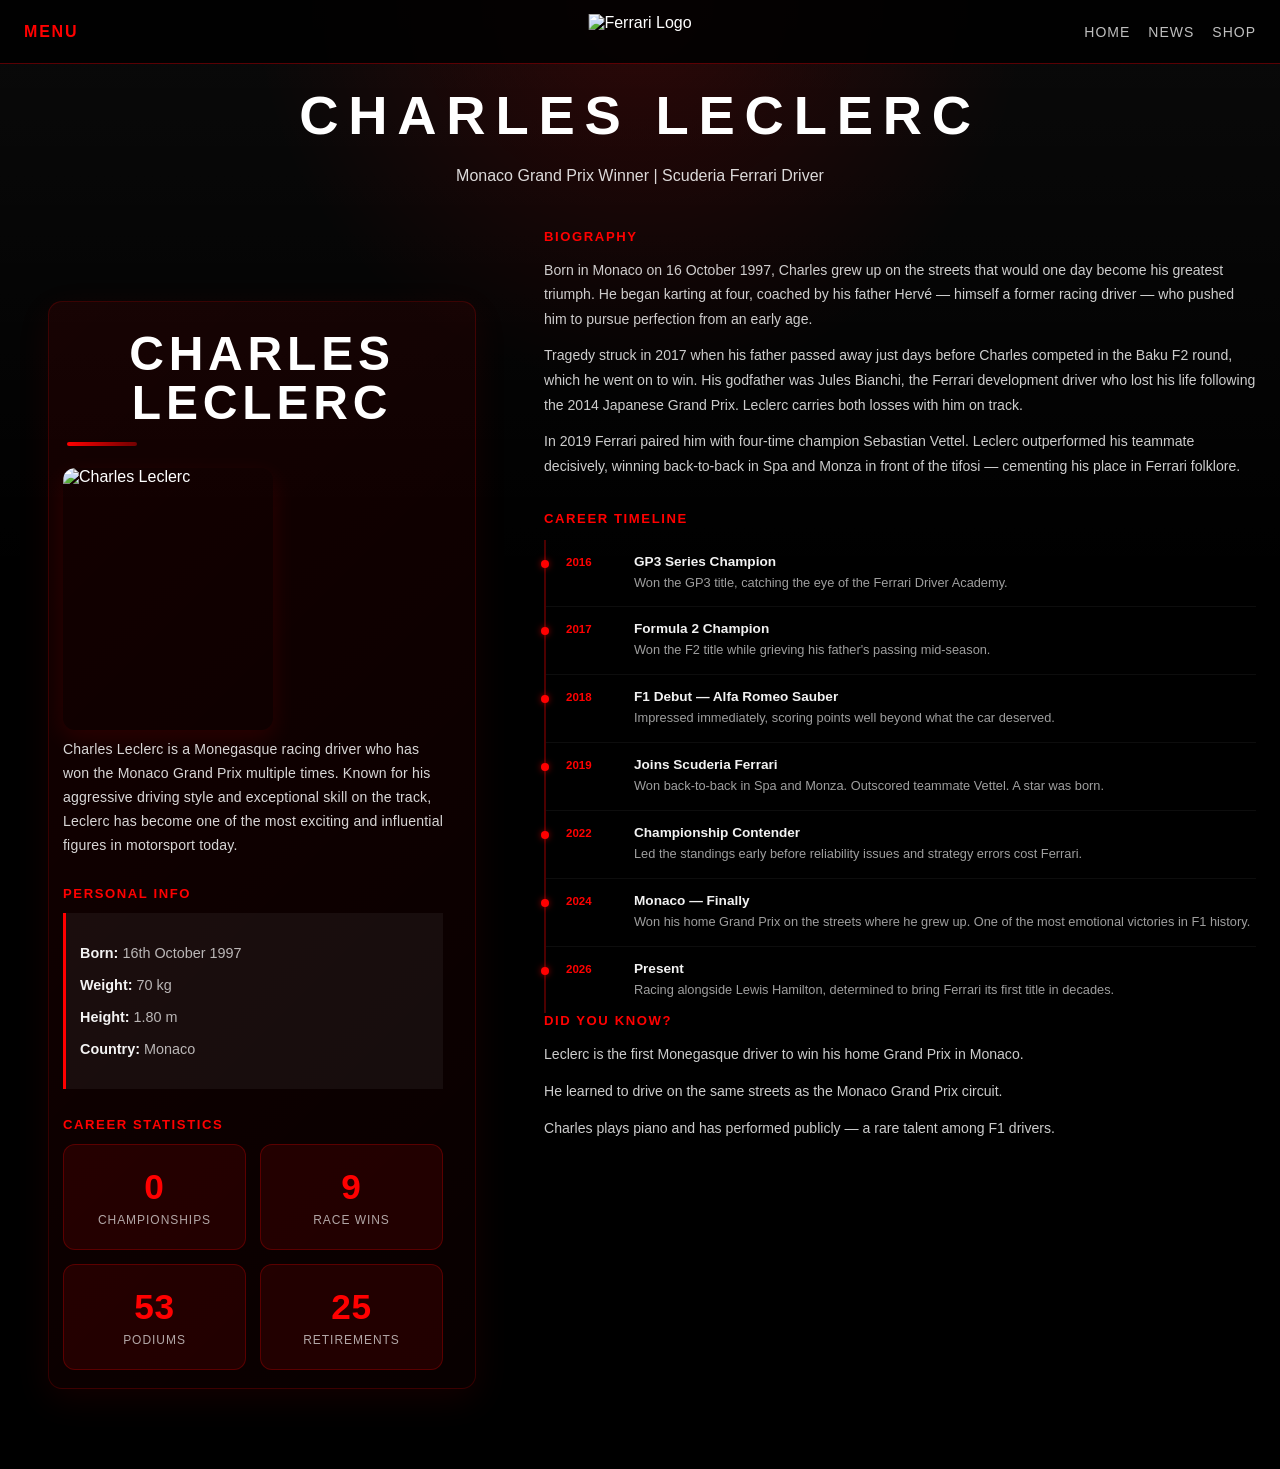
==== commit c3d74310: "final" ====
--- a/charles.html
+++ b/charles.html
@@ -4,14 +4,14 @@
     <meta charset="UTF-8">
     <meta name="viewport" content="width=device-width, initial-scale=1.0">
     <title>Kaiske8 | Charles Leclerc | Scuderia Ferrari Hub</title>
-    <link rel="icon" href="Ferrari-favicon.png" type="image/x-icon">
+    <link rel="icon" href="assets/Ferrari-favicon.png" type="image/x-icon">
     <link rel="stylesheet" href="style.css">
 </head>
 <body>
    <header class="ferrari-navbar">
         <button class="menu-btn" type="button">MENU</button>
         <div class="logo-container" aria-label="Ferrari Homepage">
-            <img src="ferrari-logo.png" alt="Ferrari Logo" class="navbar-logo" tabindex="-1">
+            <img src="assets/ferrari-logo.png" alt="Ferrari Logo" class="navbar-logo" tabindex="-1">
         </div>
         <div class="nav-actions">
             <a href="index.html" class="nav-link">HOME</a>
@@ -33,7 +33,7 @@
                     <div class="accent-line"></div>
                     <div class="driver-content">
                         <div class="driver-photo-box">
-                            <img src="charles.jpg" alt="Charles Leclerc">
+                            <img src="assets/charles.jpg" alt="Charles Leclerc">
                         </div>
                         <div class="driver-info">
                             <p>Charles Leclerc is a Monegasque racing driver who has won the Monaco Grand Prix multiple times. Known for his aggressive driving style and exceptional skill on the track, Leclerc has become one of the most exciting and influential figures in motorsport today.</p>
--- a/style.css
+++ b/style.css
@@ -129,11 +129,14 @@
   border-radius: 16px;
   padding: 40px;
   overflow: hidden;
-  cursor: pointer;
   display: flex;
   align-items: center;
   box-shadow: 0 10px 30px rgba(0,0,0,0.5);
   transition: transform 0.3s ease, box-shadow 0.3s ease;
+}
+
+.f1-hero-card audio {
+  display: none;
 }
 
 .f1-hero-card:hover {
@@ -430,9 +433,22 @@
 
 @media (max-width: 900px) {
   .homepage-layout {
-    grid-template-columns: 1fr;
-    gap: 40px;
+    grid-template-columns: repeat(2, minmax(0, 1fr));
+    gap: 24px;
     margin: 40px auto 60px;
+  }
+
+  .left-column {
+    grid-column: 1;
+  }
+
+  .right-column {
+    grid-column: 2;
+  }
+
+  .middle-column {
+    grid-column: 1 / -1;
+    gap: 24px;
   }
 
   .driver-photo {
@@ -467,13 +483,72 @@
 
 @media (max-width: 640px) {
   .homepage-layout {
-    gap: 24px;
-    padding: 0 16px;
-    margin: 30px auto 40px;
-  }
+    display: grid;
+    grid-template-columns: minmax(0, 1fr) minmax(0, 1fr);
+    grid-template-areas: "left right" "middle middle";
+    gap: 18px;
+    padding: 0 16px 48px;
+    margin: 28px auto 40px;
+  }
+
+  .left-column { grid-area: left; display:flex; justify-content:center; }
+  .right-column { grid-area: right; display:flex; justify-content:center; }
+  .middle-column { grid-area: middle; display:flex; flex-direction:column; align-items:center; gap:18px; }
+
+  /* keep driver cards visually balanced on either side */
+  .left-column .hero-card,
+  .right-column .hero-card {
+    width: 92%;
+    max-width: 280px;
+    margin: 0;
+  }
+
+  /* middle column constrained and centered like the screenshot */
+  .middle-column .next-race,
+  .middle-column .news {
+    width: 100%;
+    max-width: 520px;
+    margin: 0 auto;
+  }
+
+  .driver-photo { height: 260px; }
+
+  .hero-caption { padding: 16px; }
+
+  .hero-card h2 { font-size: 1rem; }
+
+  .hero-card p { font-size: 0.8rem; }
+
+  .f1-hero-card { width: min(100%, 1000px); margin: 54px auto 20px; min-height: 190px; padding: 24px 18px; }
+
+  .f1-hero-content { max-width: 58%; }
+
+  .f1-hero-content h2 { font-size: 1.45rem; line-height: 1.2; }
+
+  .f1-car-image { right: -12%; height: 120%; width: 120%; }
+
+  .next-race, .news { padding: 18px 20px; }
+
+  .next-race h2, .news h2 { font-size: 1.35rem; margin-bottom: 14px; }
+
+  /* compact countdown */
+  .countdown-timer { font-size: 0.9rem; grid-template-columns: repeat(4, minmax(0, 1fr)); gap: 8px; }
+  .cd-days, .cd-hours, .cd-minutes, .cd-seconds { min-width: 0; padding: 10px 6px; font-size: 1.15rem; }
+
+  /* news appears as a narrow centered card with small tiles */
+  .news-grid { grid-template-columns: repeat(4, minmax(0, 84px)); gap: 10px; justify-content: center; }
+
+  .news-card { width: 100%; border-radius: 12px; overflow: hidden; display: flex; flex-direction: column; align-items: center; text-align: center; }
+  .news-card img { width: 100%; height: 60px; object-fit: cover; display:block; }
+  .news-card-body { padding: 8px 10px; }
+  .news-card p { font-size: 0.72rem; line-height: 1.05; max-height: 3.3rem; overflow: hidden; }
+
+  .news-list { gap: 10px; }
+  .news-list a { font-size: 0.85rem; }
+}
 
   .driver-photo {
-    height: 240px;
+    height: 260px;
   }
 
   .hero-caption {
@@ -489,16 +564,25 @@
   }
 
   .f1-hero-card {
-    width: calc(100% - 24px);
-    margin: 50px auto 24px;
-    min-height: 200px;
-    padding: 28px 18px;
+    width: min(100%, 1000px);
+    margin: 54px auto 20px;
+    min-height: 190px;
+    padding: 24px 18px;
+  }
+
+  .f1-hero-content {
+    max-width: 58%;
+  }
+
+  .f1-hero-content h2 {
+    font-size: 1.45rem;
+    line-height: 1.2;
   }
 
   .f1-car-image {
-    right: -15%;
-    height: 130%;
-    width: 130%;
+    right: -12%;
+    height: 120%;
+    width: 120%;
   }
 
   .next-race,
@@ -508,33 +592,56 @@
 
   .next-race h2,
   .news h2 {
-    font-size: 1.4rem;
+    font-size: 1.35rem;
     margin-bottom: 16px;
   }
 
   .countdown-timer {
-    font-size: 1rem;
-    grid-template-columns: repeat(2, 1fr);
+    font-size: 0.9rem;
+    grid-template-columns: repeat(4, minmax(0, 1fr));
+    gap: 8px;
   }
 
   .cd-days,
   .cd-hours,
   .cd-minutes,
   .cd-seconds {
-    padding: 12px 8px;
-    font-size: 1.4rem;
+    min-width: 0;
+    padding: 10px 6px;
+    font-size: 1.15rem;
+  }
+
+  .news-grid {
+    grid-template-columns: repeat(2, minmax(0, 1fr));
+    gap: 12px;
+  }
+
+  .news-list {
+    gap: 10px;
+  }
+
+  .news-list a {
+    font-size: 0.85rem;
+  }
+
+@media (max-width: 480px) {
+  .f1-hero-content {
+    max-width: 100%;
+  }
+
+  .f1-hero-card {
+    min-height: 210px;
+    padding: 22px 16px;
+  }
+
+  .f1-car-image {
+    right: -22%;
+    height: 115%;
+    width: 115%;
   }
 
   .news-grid {
     grid-template-columns: 1fr;
-  }
-
-  .news-list {
-    gap: 10px;
-  }
-
-  .news-list a {
-    font-size: 0.85rem;
   }
 }
 
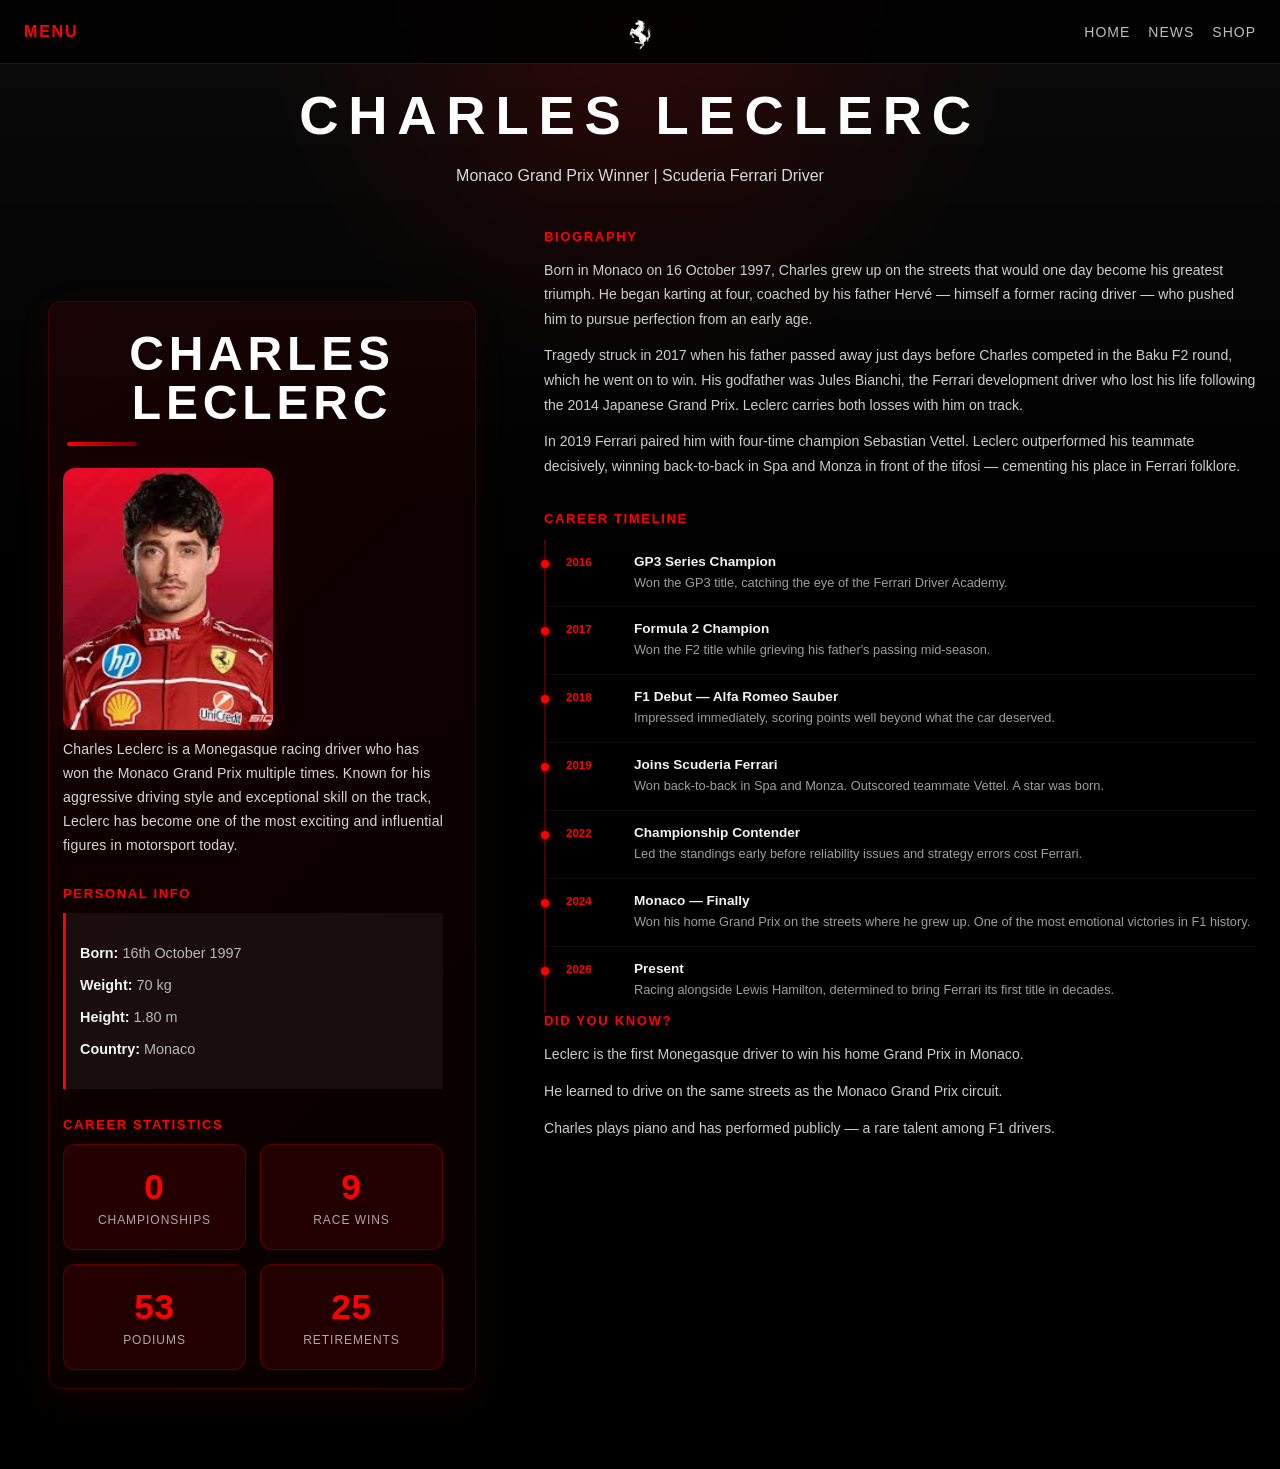
==== commit 7932a841: "really the final one" ====
--- a/charles.html
+++ b/charles.html
@@ -4,14 +4,14 @@
     <meta charset="UTF-8">
     <meta name="viewport" content="width=device-width, initial-scale=1.0">
     <title>Kaiske8 | Charles Leclerc | Scuderia Ferrari Hub</title>
-    <link rel="icon" href="assets/Ferrari-favicon.png" type="image/x-icon">
+    <link rel="icon" href="Assets/Ferrari-favicon.png" type="image/x-icon">
     <link rel="stylesheet" href="style.css">
 </head>
 <body>
    <header class="ferrari-navbar">
         <button class="menu-btn" type="button">MENU</button>
         <div class="logo-container" aria-label="Ferrari Homepage">
-            <img src="assets/ferrari-logo.png" alt="Ferrari Logo" class="navbar-logo" tabindex="-1">
+            <img src="Assets/ferrari-logo.png" alt="Ferrari Logo" class="navbar-logo" tabindex="-1">
         </div>
         <div class="nav-actions">
             <a href="index.html" class="nav-link">HOME</a>
@@ -33,7 +33,7 @@
                     <div class="accent-line"></div>
                     <div class="driver-content">
                         <div class="driver-photo-box">
-                            <img src="assets/charles.jpg" alt="Charles Leclerc">
+                            <img src="Assets/charles.jpg" alt="Charles Leclerc">
                         </div>
                         <div class="driver-info">
                             <p>Charles Leclerc is a Monegasque racing driver who has won the Monaco Grand Prix multiple times. Known for his aggressive driving style and exceptional skill on the track, Leclerc has become one of the most exciting and influential figures in motorsport today.</p>
